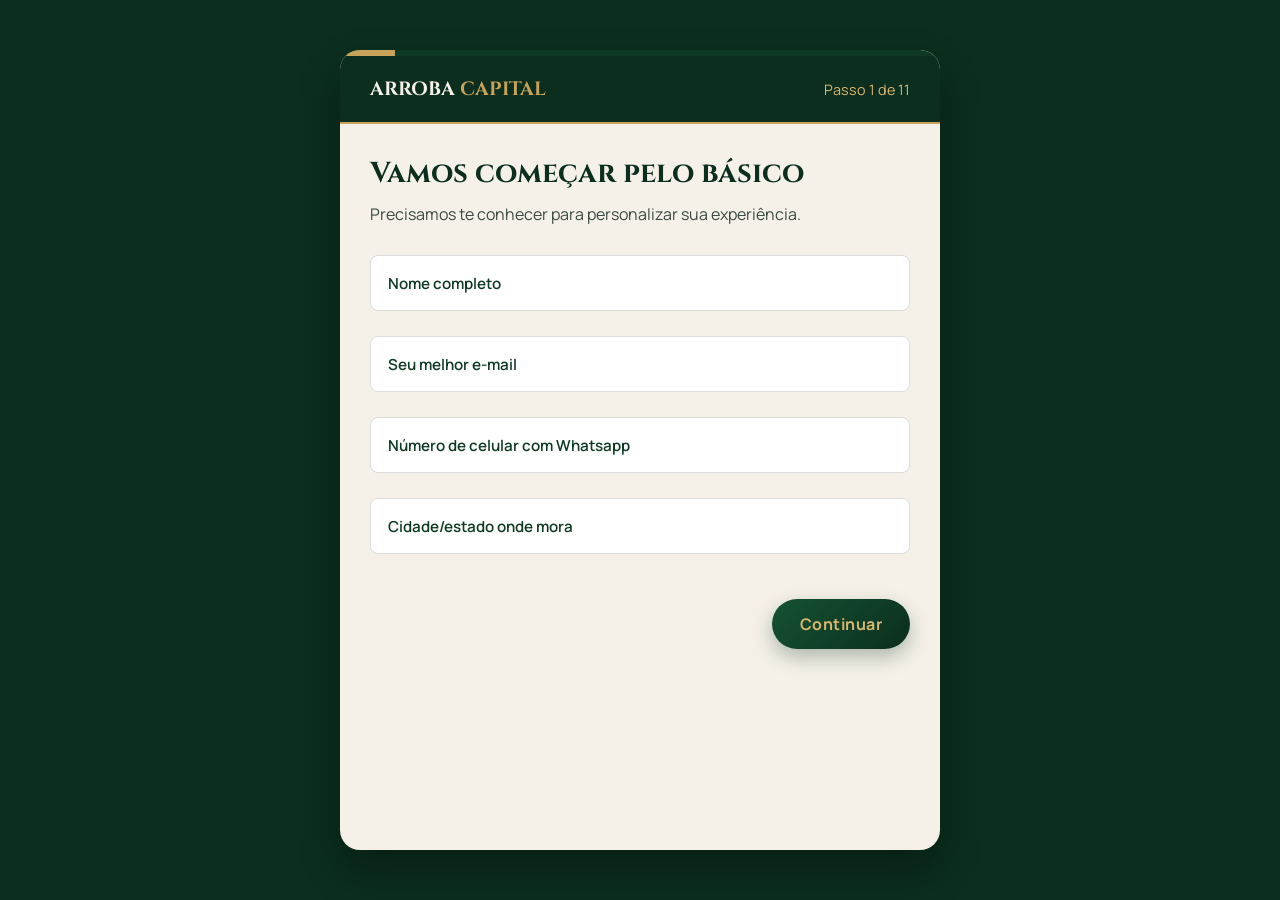
==== quiz/index.html @ 88df8e96 "Ajustes visuais e fluxo do quiz" ====
<!DOCTYPE html>
<html lang="pt-BR">
<head>
    <meta charset="UTF-8">
    <meta name="viewport" content="width=device-width, initial-scale=1.0">
    <title>Análise de Perfil | Arroba Capital</title>
    
    <!-- Google Fonts -->
    <link rel="preconnect" href="https://fonts.googleapis.com">
    <link rel="preconnect" href="https://fonts.gstatic.com" crossorigin>
    <link href="https://fonts.googleapis.com/css2?family=Cinzel:wght@400;600;700&family=Manrope:wght@300;400;500;600;700&display=swap" rel="stylesheet">
    
    <link rel="stylesheet" href="css/style.css">
</head>
<body>

    <div class="app-container">
        <!-- Progress Bar -->
        <div class="progress-container">
            <div class="progress-bar" id="progress-bar"></div>
        </div>

        <header class="quiz-header">
            <span class="brand">ARROBA <span class="text-gold">CAPITAL</span></span>
            <span class="step-indicator">Passo <span id="current-step">1</span> de <span id="total-steps">5</span></span>
        </header>

        <form id="profile-form" class="quiz-form">
            
            <!-- Step 1: Dados Pessoais -->
            <div class="form-step active" data-step="1">
                <h2 class="step-title">Vamos começar pelo básico</h2>
                <p class="step-subtitle">Precisamos te conhecer para personalizar sua experiência.</p>
                
                <div class="input-group floating-label">
                    <input type="text" id="name" name="name" placeholder=" " required>
                    <label for="name">Nome completo</label>
                </div>
                
                <div class="input-group floating-label">
                    <input type="email" id="email" name="email" placeholder=" " required>
                    <label for="email">Seu melhor e-mail</label>
                </div>

                <div class="input-group floating-label">
                    <input type="tel" id="phone" name="phone" placeholder=" " maxlength="15" required>
                    <label for="phone">Número de celular com Whatsapp</label>
                </div>

                <div class="input-group floating-label">
                    <input type="text" id="city" name="city" placeholder=" " required>
                    <label for="city">Cidade/estado onde mora</label>
                </div>
            </div>

            <!-- Step 2: Agro Knowledge -->
            <div class="form-step" data-step="2">
                <h2 class="step-title">Sua Experiência</h2>
                <div class="input-group">
                    <label>Você tem algum conhecimento na área do agronegócio?</label>
                    <div class="options-container">
                        <label class="option-card">
                            <input type="radio" name="agro_knowledge" value="bastante" required>
                            <span class="option-text">Tenho bastante conhecimento</span>
                        </label>
                        <label class="option-card">
                            <input type="radio" name="agro_knowledge" value="raso" required>
                            <span class="option-text">Tenho um conhecimento raso no assunto</span>
                        </label>
                        <label class="option-card">
                            <input type="radio" name="agro_knowledge" value="nenhum" required>
                            <span class="option-text">Não tenho conhecimento</span>
                        </label>
                    </div>
                </div>
            </div>

            <!-- Step 3: Current Investments -->
            <div class="form-step" data-step="3">
                <h2 class="step-title">Sua Experiência</h2>
                <div class="input-group">
                    <label>Você já investe em algum ativo?</label>
                    <div class="options-container">
                        <label class="option-card">
                            <input type="radio" name="current_investments" value="imoveis" required>
                            <span class="option-text">Sim, em imóveis</span>
                        </label>
                        <label class="option-card">
                            <input type="radio" name="current_investments" value="renda_fixa" required>
                            <span class="option-text">Sim, em renda fixa (CDB, Tesouro, etc.)</span>
                        </label>
                        <label class="option-card">
                            <input type="radio" name="current_investments" value="acoes_cripto" required>
                            <span class="option-text">Sim, em ações e/ou criptomoedas</span>
                        </label>
                        <label class="option-card">
                            <input type="radio" name="current_investments" value="comercio_local" required>
                            <span class="option-text">Sim, em comércio local</span>
                        </label>
                        <label class="option-card">
                            <input type="radio" name="current_investments" value="nao_invisto" required>
                            <span class="option-text">Ainda não invisto</span>
                        </label>
                        <label class="option-card">
                            <input type="radio" name="current_investments" value="multiplos" required>
                            <span class="option-text">Mais de uma opção</span>
                        </label>
                    </div>
                </div>
            </div>

            <!-- Step 4: Investment Amount -->
            <div class="form-step" data-step="4">
                <h2 class="step-title">Planejamento Financeiro</h2>
                <div class="input-group">
                    <label>Quanto você pretende investir</label>
                    <div class="options-container">
                        <label class="option-card">
                            <input type="radio" name="investment_amount" value="30k-50k" required>
                            <span class="option-text">Entre R$ 30.000 e R$ 50.000</span>
                        </label>
                        <label class="option-card">
                            <input type="radio" name="investment_amount" value="50k-100k" required>
                            <span class="option-text">Entre R$ 50.000 e R$ 100.000</span>
                        </label>
                        <label class="option-card">
                            <input type="radio" name="investment_amount" value="100k-200k" required>
                            <span class="option-text">Entre R$ 100.000 e R$ 200.000</span>
                        </label>
                        <label class="option-card">
                            <input type="radio" name="investment_amount" value="200k+" required>
                            <span class="option-text">Acima de R$ 200.000</span>
                        </label>
                    </div>
                </div>
            </div>

            <!-- Step 5: Capital Source -->
            <div class="form-step" data-step="5">
                <h2 class="step-title">Planejamento Financeiro</h2>
                <div class="input-group">
                    <label>Este capital é</label>
                    <div class="options-container">
                        <label class="option-card">
                            <input type="radio" name="capital_source" value="reserva" required>
                            <span class="option-text">Reserva financeira</span>
                        </label>
                        <label class="option-card">
                            <input type="radio" name="capital_source" value="carteira" required>
                            <span class="option-text">Parte da carteira de investimentos</span>
                        </label>
                        <label class="option-card">
                            <input type="radio" name="capital_source" value="curto_prazo" required>
                            <span class="option-text">Capital que precisará resgatar no curto prazo</span>
                        </label>
                    </div>
                </div>
            </div>

            <!-- Step 6: Goal -->
            <div class="form-step" data-step="6">
                <h2 class="step-title">Alinhamento de Expectativas</h2>
                <div class="input-group">
                    <label>Qual seu principal objetivo com esse investimento?</label>
                    <div class="options-container">
                        <label class="option-card">
                            <input type="radio" name="goal" value="crescimento" required>
                            <span class="option-text">Crescimento patrimonial</span>
                        </label>
                        <label class="option-card">
                            <input type="radio" name="goal" value="diversificacao" required>
                            <span class="option-text">Diversificação</span>
                        </label>
                        <label class="option-card">
                            <input type="radio" name="goal" value="retorno" required>
                            <span class="option-text">Ter retorno maior que banco/poupança</span>
                        </label>
                        <label class="option-card">
                            <input type="radio" name="goal" value="mercado_agro" required>
                            <span class="option-text">Entrar no mercado do agronegócio com segurança</span>
                        </label>
                        <label class="option-card">
                            <input type="radio" name="goal" value="renda_recorrente" required>
                            <span class="option-text">Renda recorrente</span>
                        </label>
                    </div>
                </div>
            </div>

            <!-- Step 7: Term -->
            <div class="form-step" data-step="7">
                <h2 class="step-title">Alinhamento de Expectativas</h2>
                <div class="input-group">
                    <label>Qual prazo mínimo você considera adequado para manter o capital investido?</label>
                    <div class="options-container">
                        <label class="option-card">
                            <input type="radio" name="term" value="2-3m" required>
                            <span class="option-text">2 a 3 meses</span>
                        </label>
                        <label class="option-card">
                            <input type="radio" name="term" value="4-6m" required>
                            <span class="option-text">4 a 6 meses</span>
                        </label>
                        <label class="option-card">
                            <input type="radio" name="term" value="6-12m" required>
                            <span class="option-text">6 a 12 meses</span>
                        </label>
                        <label class="option-card">
                            <input type="radio" name="term" value="longo" required>

                            <span class="option-text">Longo prazo</span>
                        </label>
                    </div>
                </div>
            </div>

            <!-- Step 8: Risk Understanding -->
            <div class="form-step" data-step="8">
                <h2 class="step-title">Últimos Detalhes</h2>
                <div class="input-group">
                    <label>Você compreende que se trata de um investimento ligado ao agronegócio, sujeito a oscilação de mercado?</label>
                    <div class="options-container horizontal">
                        <label class="option-card">
                            <input type="radio" name="risk_understanding" value="sim" required>
                            <span class="option-text">Sim</span>
                        </label>
                        <label class="option-card">
                            <input type="radio" name="risk_understanding" value="nao" required>
                            <span class="option-text">Não</span>
                        </label>
                    </div>
                </div>
            </div>

            <!-- Step 9: Report Preference -->
            <div class="form-step" data-step="9">
                <h2 class="step-title">Últimos Detalhes</h2>
                <div class="input-group">
                    <label>Como prefere receber os relatórios de atualização?</label>
                    <div class="options-container">
                        <label class="option-card">
                            <input type="radio" name="report_preference" value="whatsapp" required>
                            <span class="option-text">Via whatsapp</span>
                        </label>
                        <label class="option-card">
                            <input type="radio" name="report_preference" value="email" required>
                            <span class="option-text">E-mail</span>
                        </label>
                        <label class="option-card">
                            <input type="radio" name="report_preference" value="ambos" required>
                            <span class="option-text">Ambos</span>
                        </label>
                    </div>
                </div>
            </div>

            <!-- Step 10: Schedule Call -->
            <div class="form-step" data-step="10">
                <h2 class="step-title">Últimos Detalhes</h2>
                <div class="input-group">
                    <label>Você gostaria de agendar uma conversa para entender melhor a operação?</label>
                    <div class="options-container horizontal">
                        <label class="option-card">
                            <input type="radio" name="schedule_call" value="sim" required>
                            <span class="option-text">Sim</span>
                        </label>
                        <label class="option-card">
                            <input type="radio" name="schedule_call" value="nao" required>
                            <span class="option-text">Não</span>
                        </label>
                    </div>
                </div>
            </div>

            <!-- Step 11: Final Submission -->
            <div class="form-step" data-step="11">
                <h2 class="step-title">Finalização</h2>
                
                <div class="input-group">
                    <label>Alguma dúvida ou comentário?</label>
                    <input type="text" name="comments" placeholder="Sua resposta">
                </div>
                
                <div class="input-group declaration">
                    <label class="option-card checkbox-card">
                        <input type="checkbox" name="declaration" value="concordo" required>
                        <span class="option-text">Declaro que as informações acima são verdadeiras e que compreendo que este formulário tem caráter exclusivamente informativo e de análise de perfil</span>
                    </label>
                </div>
            </div>

            <!-- Navigation Buttons -->
            <div class="form-navigation">
                <button type="button" id="prev-btn" class="btn btn-secondary" disabled>Voltar</button>
                <button type="button" id="next-btn" class="btn btn-primary">Continuar</button>
                <button type="submit" id="submit-btn" class="btn btn-primary hidden">Enviar Formulário</button>
            </div>
            
        </form>
        
        <!-- Success Message -->
        <div id="success-screen" class="success-container hidden">
            <div class="success-icon">
                <svg width="64" height="64" viewBox="0 0 24 24" fill="none" stroke="#C8A45A" stroke-width="2" stroke-linecap="round" stroke-linejoin="round">
                    <path d="M22 11.08V12a10 10 0 1 1-5.93-9.14"></path>
                    <polyline points="22 4 12 14.01 9 11.01"></polyline>
                </svg>
            </div>
            <h2>Obrigado!</h2>
            <p>Recebemos suas informações. Nossa equipe de especialistas analisará seu perfil e entrará em contato em breve.</p>
            <a href="../index.html" class="btn btn-primary success-btn" style="display:inline-block; margin-top:20px; text-decoration:none;">Voltar ao Início</a>
        </div>
    </div>

    <script src="js/script.js"></script>
</body>
</html>
---- quiz/css/style.css ----
:root {
    /* Colors - Brand Palette (Same as main project) */
    --forest-900: #0B2E1E;
    --forest-800: #0E3A25;
    --forest-700: #145233;
    --forest-600: #1A6B42;
    
    --gold-600:   #A68A45;
    --gold-500:   #C8A45A;
    --gold-400:   #D9B66D;
    --gold-300:   #EBD299;
    
    --cream-100:  #F5F1E8;
    --cream-200:  #E8E2D2;
    
    --text-900:   #112018;
    --text-body:  #3A4A40;
    --text-light: #F7F7F5;
    --text-muted: #8AA395;
    
    --accent:     #2F7A45;
    --error:      #D32F2F;
    --success:    #388E3C;
    
    --font-heading: 'Cinzel', serif;
    --font-body:    'Manrope', sans-serif;
    
    --radius-md: 12px;
    --radius-lg: 20px;
}

* {
    margin: 0;
    padding: 0;
    box-sizing: border-box;
}

body {
    font-family: var(--font-body);
    background-color: var(--forest-900); /* Dark background for immersive feel */
    color: var(--text-light);
    display: flex;
    justify-content: center;
    align-items: center;
    min-height: 100vh;
    padding: 20px;
}

.app-container {
    background-color: var(--cream-100);
    color: var(--text-900);
    width: 100%;
    max-width: 600px;
    border-radius: var(--radius-lg);
    box-shadow: 0 20px 40px rgba(0, 0, 0, 0.3);
    overflow: hidden;
    position: relative;
    display: flex;
    flex-direction: column;
    height: 90vh; /* Fixed height for app-like feel */
    max-height: 800px;
}

/* Header */
.quiz-header {
    padding: 20px 30px;
    background: var(--forest-900);
    color: var(--cream-100);
    display: flex;
    justify-content: space-between;
    align-items: center;
    border-bottom: 2px solid var(--gold-500);
}

.brand {
    font-family: var(--font-heading);
    font-weight: 700;
    font-size: 1.2rem;
}

.text-gold { color: var(--gold-500); }

.step-indicator {
    font-size: 0.9rem;
    color: var(--gold-400);
}

/* Progress Bar */
.progress-container {
    height: 6px;
    background-color: var(--forest-800);
    width: 100%;
}

.progress-bar {
    height: 100%;
    background-color: var(--gold-500);
    width: 0%;
    transition: width 0.4s ease;
}

/* Form Area */
.quiz-form {
    flex: 1;
    overflow-y: auto; /* Scrollable content area */
    padding: 30px;
    display: flex;
    flex-direction: column;
}

.form-step {
    display: none;
    animation: fadeIn 0.5s ease;
}

.form-step.active {
    display: block;
}

@keyframes fadeIn {
    from { opacity: 0; transform: translateY(10px); }
    to { opacity: 1; transform: translateY(0); }
}

.step-title {
    font-family: var(--font-heading);
    color: var(--forest-900);
    font-size: 1.8rem;
    margin-bottom: 10px;
}

.step-subtitle {
    color: var(--text-body);
    margin-bottom: 30px;
    font-size: 1rem;
}

/* Inputs */
.input-group {
    margin-bottom: 25px;
}

.input-group label:not(.option-card) {
    display: block;
    font-weight: 600;
    margin-bottom: 8px;
    color: var(--forest-800);
    font-size: 0.95rem;
}

/* Floating Labels Styling */
.floating-label {
    position: relative;
    margin-bottom: 25px; /* Spacing between inputs */
}

.floating-label input {
    width: 100%;
    padding: 16px 14px;
    border: 1px solid #ddd;
    border-radius: 8px;
    font-family: var(--font-body);
    font-size: 1rem;
    background-color: #fff;
    transition: all 0.2s ease-in-out;
    outline: none;
    height: 56px;
}

/* Label Position (Init) */
.floating-label label {
    position: absolute;
    top: 50%;
    left: 14px;
    transform: translateY(-50%);
    font-size: 1rem;
    color: rgba(138, 163, 149, 0.7);
    pointer-events: none;
    transition: 0.2s ease all;
    background-color: transparent;
    padding: 0 4px;
}

/* Focused or Filled (Float Up) */
.floating-label input:focus + label,
.floating-label input:not(:placeholder-shown) + label {
    top: 0;
    left: 10px;
    font-size: 0.75rem;
    color: var(--gold-600);
    background: #fff;
    height: auto;
    padding: 2px 8px;
    z-index: 10;
    border: 1px solid var(--gold-300);
    border-radius: 999px;
    
    /* Better alignment on border */
    transform: translateY(-50%);
    font-weight: 700;
}

.floating-label input:focus,
.floating-label input:not(:placeholder-shown) {
    border-color: var(--gold-500);
    box-shadow: 0 0 0 2px rgba(200, 164, 90, 0.1);
}


.input-group input[type="text"]:not(.floating-label input),
.input-group input[type="email"]:not(.floating-label input),
.input-group input[type="tel"]:not(.floating-label input) {
    width: 100%;
    padding: 14px 16px;
    border: 1px solid #ddd;
    border-radius: 8px;
    font-family: var(--font-body);
    font-size: 1rem;
    background-color: #fff;
    transition: border-color 0.3s;
}

.input-group input:focus:not(.floating-label input) {
    outline: none;
    border-color: var(--forest-600);
    box-shadow: 0 0 0 3px rgba(11, 46, 30, 0.1);
}

/* Radio Cards */
.options-container {
    display: flex;
    flex-direction: column;
    gap: 12px;
}

.options-container.horizontal {
    flex-direction: row;
    flex-wrap: wrap;
}

.option-card {
    display: flex;
    align-items: center;
    padding: 14px 16px;
    background: #fff;
    border: 1px solid rgba(17, 32, 24, 0.12);
    border-radius: 8px;
    cursor: pointer;
    transition: border-color 0.25s ease, box-shadow 0.25s ease, transform 0.2s ease;
    position: relative;
    user-select: none;
}

.option-card:hover {
    background-color: #fff;
    border-color: var(--gold-300);
    box-shadow: none;
}

.option-card input[type="radio"],
.option-card input[type="checkbox"] {
    appearance: none;
    -webkit-appearance: none;
    width: 18px;
    height: 18px;
    margin-right: 12px;
    border: 1px solid rgba(17, 32, 24, 0.22);
    border-radius: 6px;
    background: #fff;
    box-shadow: none;
    outline: none;
    transition: background 0.2s ease, border-color 0.2s ease;
}

.option-card input[type="radio"]:checked,
.option-card input[type="checkbox"]:checked {
    border-color: transparent;
    background: linear-gradient(135deg, var(--gold-400) 0%, var(--gold-600) 100%);
}

/* Card Selection State - Handled by JS adding class later if needed, 
   but :checked handles basic styling too */

.option-card:has(input:checked) {
    background-color: #fff;
    border-color: rgba(17, 32, 24, 0.12);
    box-shadow: none;
    transform: none;
}

.option-text {
    font-size: 0.95rem;
    color: var(--text-body);
}

.checkbox-card {
    align-items: flex-start;
}

.checkbox-card input[type="checkbox"] {
    width: 20px;
    height: 20px;
    min-width: 20px;
    margin-top: 3px;
    border-radius: 7px;
    flex-shrink: 0;
}

.checkbox-card input[type="checkbox"]:checked {
    background: linear-gradient(135deg, var(--gold-400) 0%, var(--gold-600) 100%);
    background-image: url("data:image/svg+xml,%3Csvg xmlns='http://www.w3.org/2000/svg' viewBox='0 0 20 20'%3E%3Cpath d='M4 10l4 4 8-8' fill='none' stroke='white' stroke-width='2.2' stroke-linecap='round' stroke-linejoin='round'/%3E%3C/svg%3E"), linear-gradient(135deg, var(--gold-400) 0%, var(--gold-600) 100%);
    background-repeat: no-repeat;
    background-position: center;
    background-size: 12px 12px, 100% 100%;
}

/* Navigation */
.form-navigation {
    margin-top: auto;
    padding: 20px 30px;
    background: transparent; /* Clean look */
    border-top: none;
    display: flex;
    justify-content: space-between;
    align-items: center;
    position: sticky;
    bottom: 0;
    width: 100%;
    
    /* Adjust margins to align with content */
    margin: 0 -30px -30px -30px;
    width: calc(100% + 60px);
    box-sizing: border-box;
    /* Gradient fade for content scrolling under */
    background: linear-gradient(to top, var(--cream-100) 80%, rgba(245, 241, 232, 0));
}

/* Adjust footer placement: inside app-container */
.quiz-form {
    padding-bottom: 0; /* Clear padding for sticky footer */
}

.btn {
    padding: 14px 28px; /* Larger touch target */
    border-radius: 50px; /* Pill shape */
    font-weight: 700;
    cursor: pointer;
    font-family: var(--font-body);
    transition: all 0.3s cubic-bezier(0.25, 0.8, 0.25, 1);
    font-size: 1rem;
    border: none;
    letter-spacing: 0.5px;
    box-shadow: 0 4px 12px rgba(0,0,0,0.08);
}

.btn:active {
    transform: scale(0.96);
}

.btn:disabled {
    opacity: 0;
    pointer-events: none;
}

.btn-secondary {
    background: transparent;
    color: var(--text-muted);
    font-weight: 600;
    box-shadow: none;
    padding-left: 0; /* Align left */
}

.btn-secondary:hover:not(:disabled) {
    color: var(--forest-800);
    background: transparent;
    transform: translateX(-4px);
}

.btn-primary {
    /* Gradient based on Forest Brand Colors */
    background: linear-gradient(135deg, var(--forest-700) 0%, var(--forest-900) 100%);
    color: var(--gold-400); 
    margin-left: auto;
    box-shadow: 0 8px 20px rgba(11, 46, 30, 0.3);
}

.btn-primary:hover:not(:disabled) {
    background: linear-gradient(135deg, var(--forest-600) 0%, var(--forest-800) 100%);
    transform: translateY(-2px);
    box-shadow: 0 12px 24px rgba(11, 46, 30, 0.4);
}

.hidden {
    display: none !important;
}

/* Success Screen */
.success-container {
    display: flex;
    flex-direction: column;
    align-items: center;
    justify-content: center;
    text-align: center;
    padding: 40px;
    height: 100%;
    animation: fadeIn 0.5s ease;
}

.success-icon {
    display: flex;
    align-items: center;
    justify-content: center;
    width: 80px;
    height: 80px;
    border-radius: 50%;
    background-color: rgba(200, 164, 90, 0.1);
    margin-bottom: 20px;
}

.success-container h2 {
    font-family: var(--font-heading);
    color: var(--forest-900);
    margin-bottom: 10px;
    font-size: 2rem;
}

.success-container p {
    color: var(--text-body);
    font-size: 1.1rem;
    max-width: 400px;
    margin: 0 auto;
}

.success-btn {
    margin-left: 0;
    margin-right: 0;
}

/* Validation Effects */
.shake {
    animation: shake 0.5s cubic-bezier(.36,.07,.19,.97) both;
}

@keyframes shake {
    10%, 90% { transform: translate3d(-1px, 0, 0); }
    20%, 80% { transform: translate3d(2px, 0, 0); }
    30%, 50%, 70% { transform: translate3d(-4px, 0, 0); }
    40%, 60% { transform: translate3d(4px, 0, 0); }
}

.input-error {
    border-color: var(--error) !important;
    background-color: #fff8f8 !important;
}

/* Mobile Tweaks */
@media (max-width: 480px) {
    body {
        padding: 0;
        align-items: flex-start;
        background: var(--cream-100);
    }
    
    .app-container {
        height: 100vh;
        max-height: none;
        border-radius: 0;
        box-shadow: none;
    }
    
    .step-title {
        font-size: 1.5rem;
    }
    
    .quiz-header {
        padding: 15px 20px;
    }
    
    .quiz-form {
        padding: 20px;
    }
    
    .form-navigation {
        padding: 15px 20px;
        margin: 0 -20px -20px -20px;
        width: calc(100% + 40px);
    }

    .options-container.horizontal {
        flex-direction: column;
    }
}
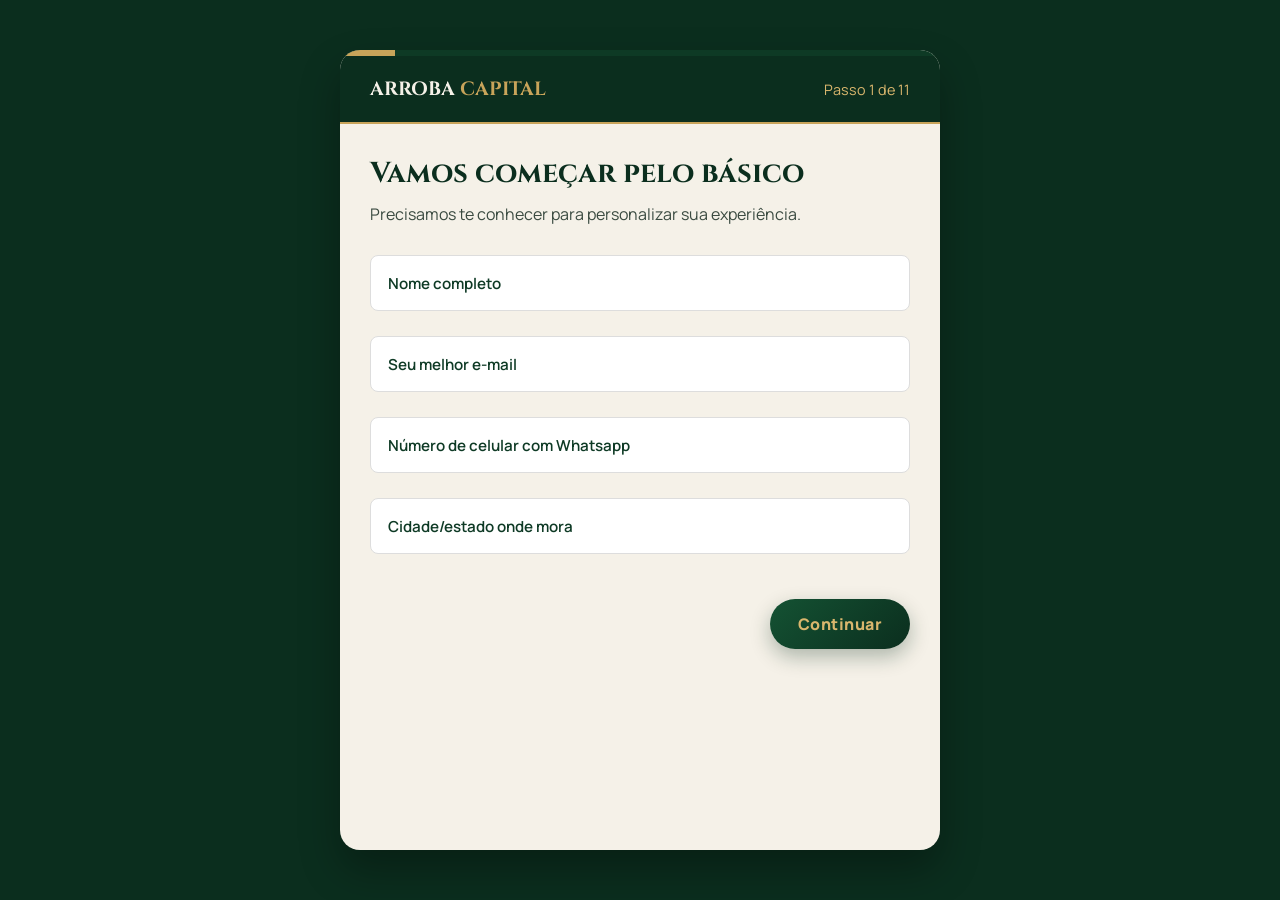
==== commit 635a3044: "Atualiza landing page e integra quiz" ====
--- a/quiz/index.html
+++ b/quiz/index.html
@@ -4,6 +4,7 @@
     <meta charset="UTF-8">
     <meta name="viewport" content="width=device-width, initial-scale=1.0">
     <title>Análise de Perfil | Arroba Capital</title>
+    <link rel="icon" href="../icons/beef.svg" type="image/svg+xml">
     
     <!-- Google Fonts -->
     <link rel="preconnect" href="https://fonts.googleapis.com">
@@ -301,10 +302,7 @@
         <!-- Success Message -->
         <div id="success-screen" class="success-container hidden">
             <div class="success-icon">
-                <svg width="64" height="64" viewBox="0 0 24 24" fill="none" stroke="#C8A45A" stroke-width="2" stroke-linecap="round" stroke-linejoin="round">
-                    <path d="M22 11.08V12a10 10 0 1 1-5.93-9.14"></path>
-                    <polyline points="22 4 12 14.01 9 11.01"></polyline>
-                </svg>
+                <i data-lucide="circle-check-big" class="quiz-icon quiz-icon--success text-gold" aria-hidden="true"></i>
             </div>
             <h2>Obrigado!</h2>
             <p>Recebemos suas informações. Nossa equipe de especialistas analisará seu perfil e entrará em contato em breve.</p>
@@ -312,6 +310,7 @@
         </div>
     </div>
 
+    <script src="../js/vendor/lucide.min.js"></script>
     <script src="js/script.js"></script>
 </body>
-</html>+</html>
--- a/quiz/css/style.css
+++ b/quiz/css/style.css
@@ -79,6 +79,19 @@
 }
 
 .text-gold { color: var(--gold-500); }
+
+.quiz-icon {
+    display: block;
+    flex-shrink: 0;
+    width: 1.5rem;
+    height: 1.5rem;
+}
+
+.quiz-icon--success {
+    width: 3.5rem;
+    height: 3.5rem;
+    stroke-width: 1.9;
+}
 
 .step-indicator {
     font-size: 0.9rem;
@@ -308,7 +321,7 @@
 
 .checkbox-card input[type="checkbox"]:checked {
     background: linear-gradient(135deg, var(--gold-400) 0%, var(--gold-600) 100%);
-    background-image: url("data:image/svg+xml,%3Csvg xmlns='http://www.w3.org/2000/svg' viewBox='0 0 20 20'%3E%3Cpath d='M4 10l4 4 8-8' fill='none' stroke='white' stroke-width='2.2' stroke-linecap='round' stroke-linejoin='round'/%3E%3C/svg%3E"), linear-gradient(135deg, var(--gold-400) 0%, var(--gold-600) 100%);
+    background-image: url("../../icons/check.svg"), linear-gradient(135deg, var(--gold-400) 0%, var(--gold-600) 100%);
     background-repeat: no-repeat;
     background-position: center;
     background-size: 12px 12px, 100% 100%;
@@ -341,9 +354,12 @@
 }
 
 .btn {
+    position: relative;
+    overflow: hidden;
+    isolation: isolate;
     padding: 14px 28px; /* Larger touch target */
     border-radius: 50px; /* Pill shape */
-    font-weight: 700;
+    font-weight: 800;
     cursor: pointer;
     font-family: var(--font-body);
     transition: all 0.3s cubic-bezier(0.25, 0.8, 0.25, 1);
@@ -353,6 +369,40 @@
     box-shadow: 0 4px 12px rgba(0,0,0,0.08);
 }
 
+.btn::after {
+    content: '';
+    position: absolute;
+    inset: -35% auto -35% -30%;
+    width: 38%;
+    border-radius: inherit;
+    background: linear-gradient(
+        90deg,
+        transparent 0%,
+        rgba(255, 255, 255, 0.12) 20%,
+        rgba(255, 255, 255, 0.78) 50%,
+        rgba(255, 255, 255, 0.12) 80%,
+        transparent 100%
+    );
+    filter: blur(12px);
+    transform: skewX(-22deg) translateX(-240%);
+    transform-origin: left center;
+    animation: quizBtnLightSweep 3.2s ease-in-out infinite;
+    pointer-events: none;
+    opacity: 0.9;
+}
+
+@keyframes quizBtnLightSweep {
+    0%,
+    18% {
+        transform: skewX(-22deg) translateX(-240%);
+    }
+
+    48%,
+    100% {
+        transform: skewX(-22deg) translateX(430%);
+    }
+}
+
 .btn:active {
     transform: scale(0.96);
 }
@@ -365,7 +415,7 @@
 .btn-secondary {
     background: transparent;
     color: var(--text-muted);
-    font-weight: 600;
+    font-weight: 800;
     box-shadow: none;
     padding-left: 0; /* Align left */
 }
